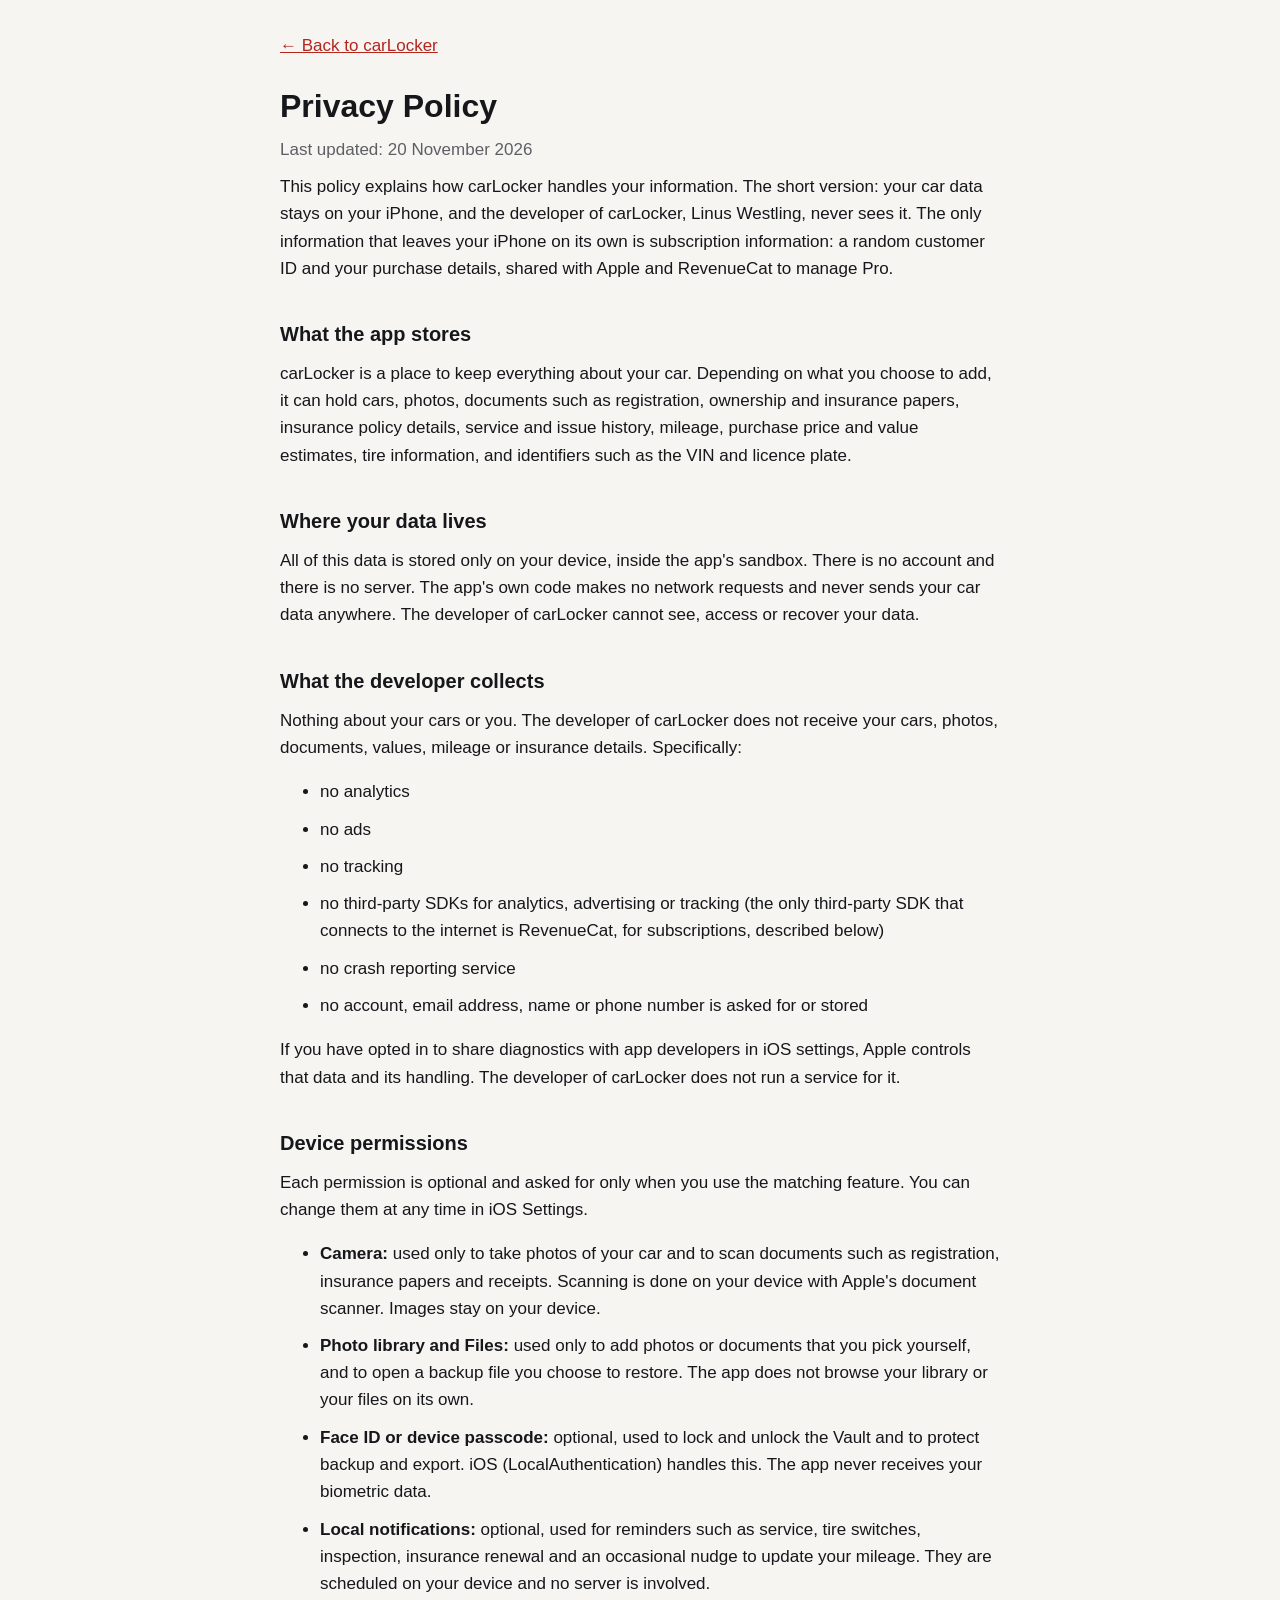
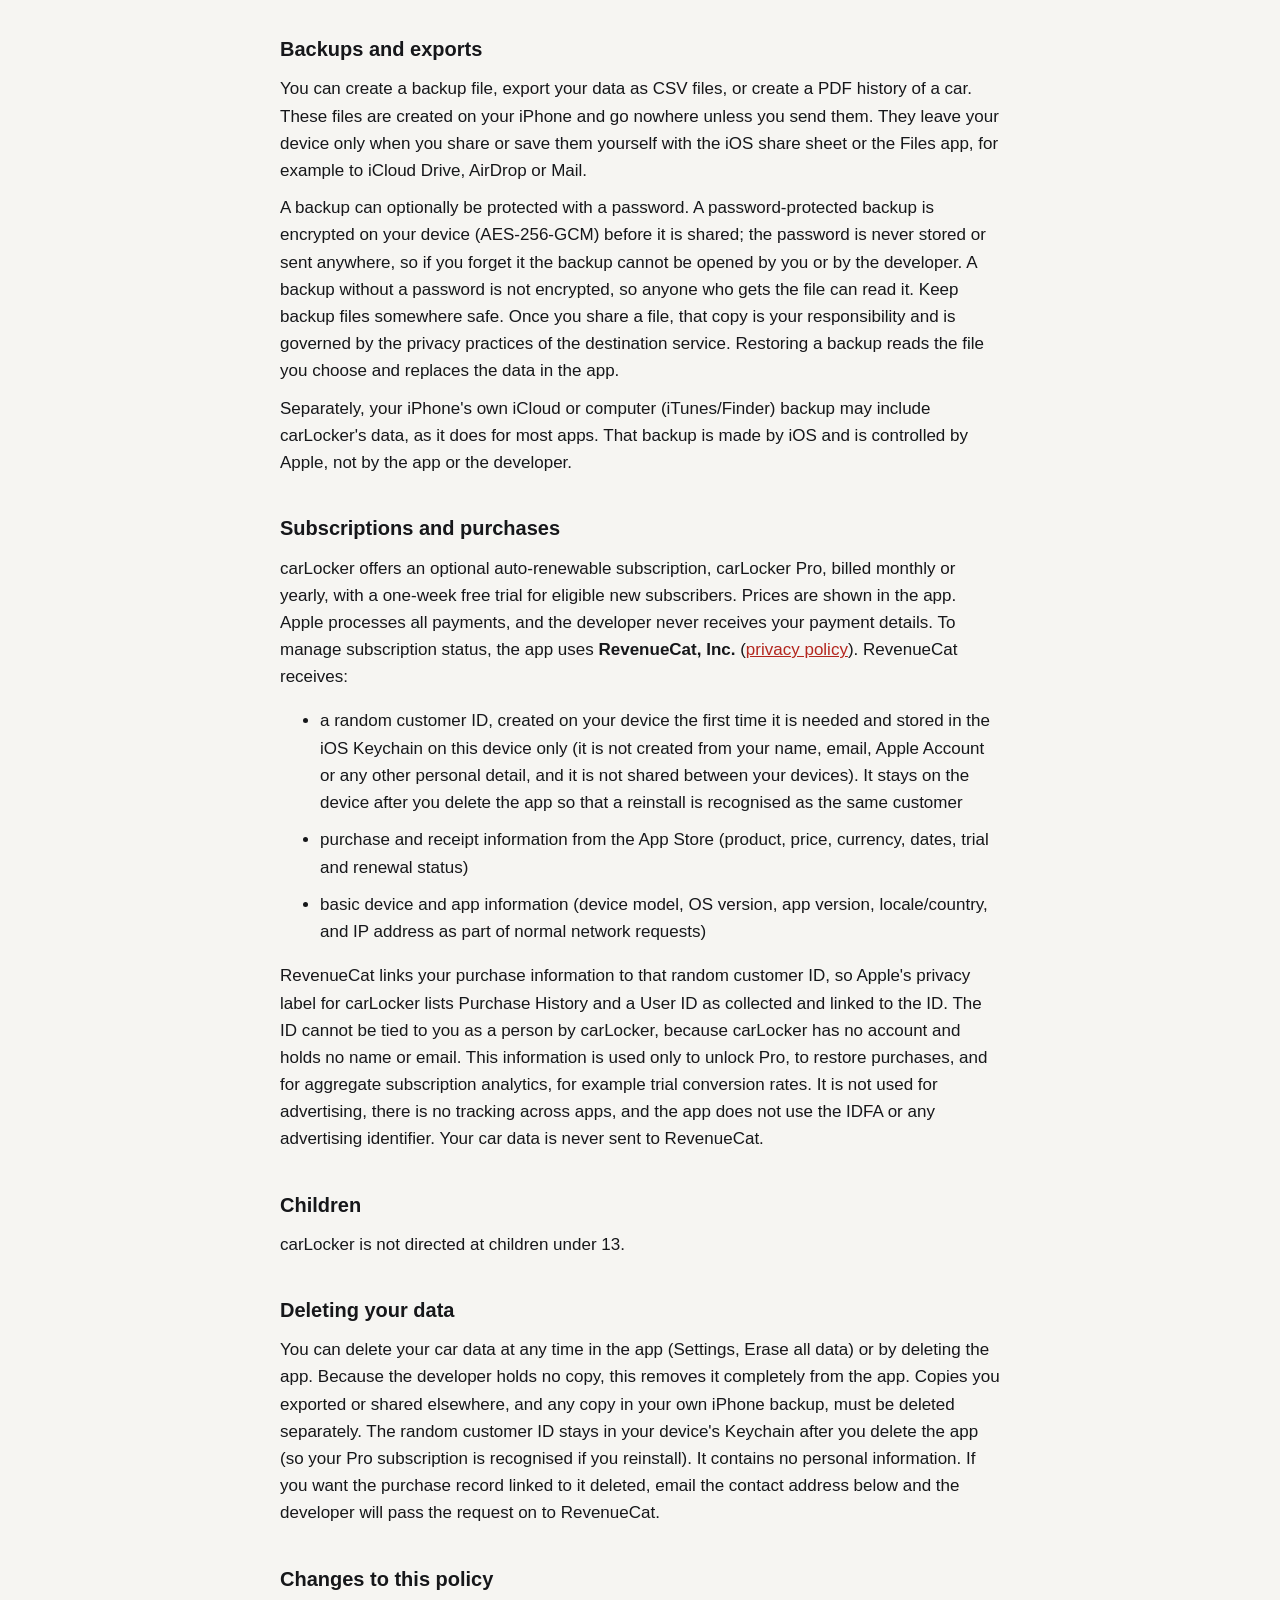
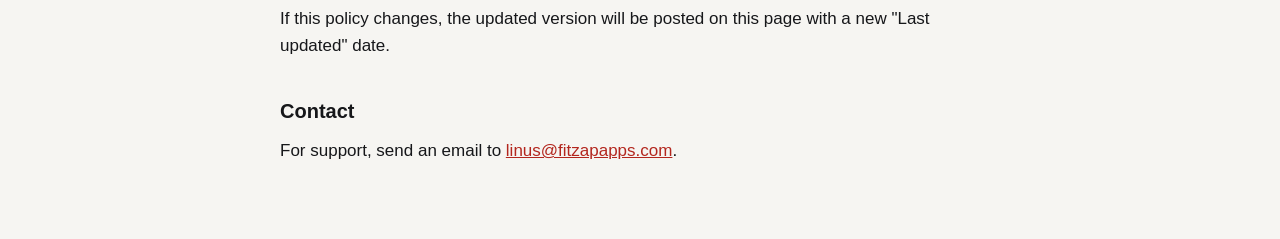
==== privacy/index.html @ 24d14a05 "carLocker privacy policy, terms and support page" ====
<!doctype html>
<html lang="en"><head><meta charset="utf-8"><meta name="viewport" content="width=device-width,initial-scale=1">
<title>carLocker Privacy Policy</title><link rel="stylesheet" href="../style.css"></head>
<body><main>
<a class="back" href="../">&larr; Back to carLocker</a>
<h1>Privacy Policy</h1>
<p class="meta">Last updated: 20 November 2026</p>
<p>This policy explains how carLocker handles your information. The short version: your car data stays on your iPhone, and the developer of carLocker, Linus Westling, never sees it. The only information that leaves your iPhone on its own is subscription information: a random customer ID and your purchase details, shared with Apple and RevenueCat to manage Pro.</p>
<h2>What the app stores</h2>
<p>carLocker is a place to keep everything about your car. Depending on what you choose to add, it can hold cars, photos, documents such as registration, ownership and insurance papers, insurance policy details, service and issue history, mileage, purchase price and value estimates, tire information, and identifiers such as the VIN and licence plate.</p>
<h2>Where your data lives</h2>
<p>All of this data is stored only on your device, inside the app's sandbox. There is no account and there is no server. The app's own code makes no network requests and never sends your car data anywhere. The developer of carLocker cannot see, access or recover your data.</p>
<h2>What the developer collects</h2>
<p>Nothing about your cars or you. The developer of carLocker does not receive your cars, photos, documents, values, mileage or insurance details. Specifically:</p>
<ul>
<li>no analytics</li>
<li>no ads</li>
<li>no tracking</li>
<li>no third-party SDKs for analytics, advertising or tracking (the only third-party SDK that connects to the internet is RevenueCat, for subscriptions, described below)</li>
<li>no crash reporting service</li>
<li>no account, email address, name or phone number is asked for or stored</li>
</ul>
<p>If you have opted in to share diagnostics with app developers in iOS settings, Apple controls that data and its handling. The developer of carLocker does not run a service for it.</p>
<h2>Device permissions</h2>
<p>Each permission is optional and asked for only when you use the matching feature. You can change them at any time in iOS Settings.</p>
<ul>
<li><strong>Camera:</strong> used only to take photos of your car and to scan documents such as registration, insurance papers and receipts. Scanning is done on your device with Apple's document scanner. Images stay on your device.</li>
<li><strong>Photo library and Files:</strong> used only to add photos or documents that you pick yourself, and to open a backup file you choose to restore. The app does not browse your library or your files on its own.</li>
<li><strong>Face ID or device passcode:</strong> optional, used to lock and unlock the Vault and to protect backup and export. iOS (LocalAuthentication) handles this. The app never receives your biometric data.</li>
<li><strong>Local notifications:</strong> optional, used for reminders such as service, tire switches, inspection, insurance renewal and an occasional nudge to update your mileage. They are scheduled on your device and no server is involved.</li>
</ul>
<h2>Backups and exports</h2>
<p>You can create a backup file, export your data as CSV files, or create a PDF history of a car. These files are created on your iPhone and go nowhere unless you send them. They leave your device only when you share or save them yourself with the iOS share sheet or the Files app, for example to iCloud Drive, AirDrop or Mail.</p>
<p>A backup can optionally be protected with a password. A password-protected backup is encrypted on your device (AES-256-GCM) before it is shared; the password is never stored or sent anywhere, so if you forget it the backup cannot be opened by you or by the developer. A backup without a password is not encrypted, so anyone who gets the file can read it. Keep backup files somewhere safe. Once you share a file, that copy is your responsibility and is governed by the privacy practices of the destination service. Restoring a backup reads the file you choose and replaces the data in the app.</p>
<p>Separately, your iPhone's own iCloud or computer (iTunes/Finder) backup may include carLocker's data, as it does for most apps. That backup is made by iOS and is controlled by Apple, not by the app or the developer.</p>
<h2>Subscriptions and purchases</h2>
<p>carLocker offers an optional auto-renewable subscription, carLocker Pro, billed monthly or yearly, with a one-week free trial for eligible new subscribers. Prices are shown in the app. Apple processes all payments, and the developer never receives your payment details. To manage subscription status, the app uses <strong>RevenueCat, Inc.</strong> (<a href="https://www.revenuecat.com/privacy">privacy policy</a>). RevenueCat receives:</p>
<ul>
<li>a random customer ID, created on your device the first time it is needed and stored in the iOS Keychain on this device only (it is not created from your name, email, Apple Account or any other personal detail, and it is not shared between your devices). It stays on the device after you delete the app so that a reinstall is recognised as the same customer</li>
<li>purchase and receipt information from the App Store (product, price, currency, dates, trial and renewal status)</li>
<li>basic device and app information (device model, OS version, app version, locale/country, and IP address as part of normal network requests)</li>
</ul>
<p>RevenueCat links your purchase information to that random customer ID, so Apple's privacy label for carLocker lists Purchase History and a User ID as collected and linked to the ID. The ID cannot be tied to you as a person by carLocker, because carLocker has no account and holds no name or email. This information is used only to unlock Pro, to restore purchases, and for aggregate subscription analytics, for example trial conversion rates. It is not used for advertising, there is no tracking across apps, and the app does not use the IDFA or any advertising identifier. Your car data is never sent to RevenueCat.</p>
<h2>Children</h2>
<p>carLocker is not directed at children under 13.</p>
<h2>Deleting your data</h2>
<p>You can delete your car data at any time in the app (Settings, Erase all data) or by deleting the app. Because the developer holds no copy, this removes it completely from the app. Copies you exported or shared elsewhere, and any copy in your own iPhone backup, must be deleted separately. The random customer ID stays in your device's Keychain after you delete the app (so your Pro subscription is recognised if you reinstall). It contains no personal information. If you want the purchase record linked to it deleted, email the contact address below and the developer will pass the request on to RevenueCat.</p>
<h2>Changes to this policy</h2>
<p>If this policy changes, the updated version will be posted on this page with a new "Last updated" date.</p>
<h2>Contact</h2>
<p>For support, send an email to <a href="mailto:linus@fitzapapps.com">linus@fitzapapps.com</a>.</p>
</main></body></html>
---- style.css ----
:root{--bg:#F6F5F2;--fg:#16171A;--sec:#5d5f64;--acc:#B3261E}
@media (prefers-color-scheme:dark){:root{--bg:#0E0F11;--fg:#F3F1EC;--sec:#A7A9AE;--acc:#FF6B5E}}
body{margin:0;background:var(--bg);color:var(--fg);font:17px/1.6 -apple-system,BlinkMacSystemFont,"Segoe UI",Roboto,Helvetica,Arial,sans-serif}
main{max-width:720px;margin:0 auto;padding:32px 20px 64px}
h1{font-size:2rem;line-height:1.2;margin:.5em 0 .2em}
h2{font-size:1.25rem;margin:1.8em 0 .4em}
p,li{margin:.6em 0}
a{color:var(--acc)}
.meta,.lead{color:var(--sec)}
.back{display:inline-block;margin-bottom:12px}
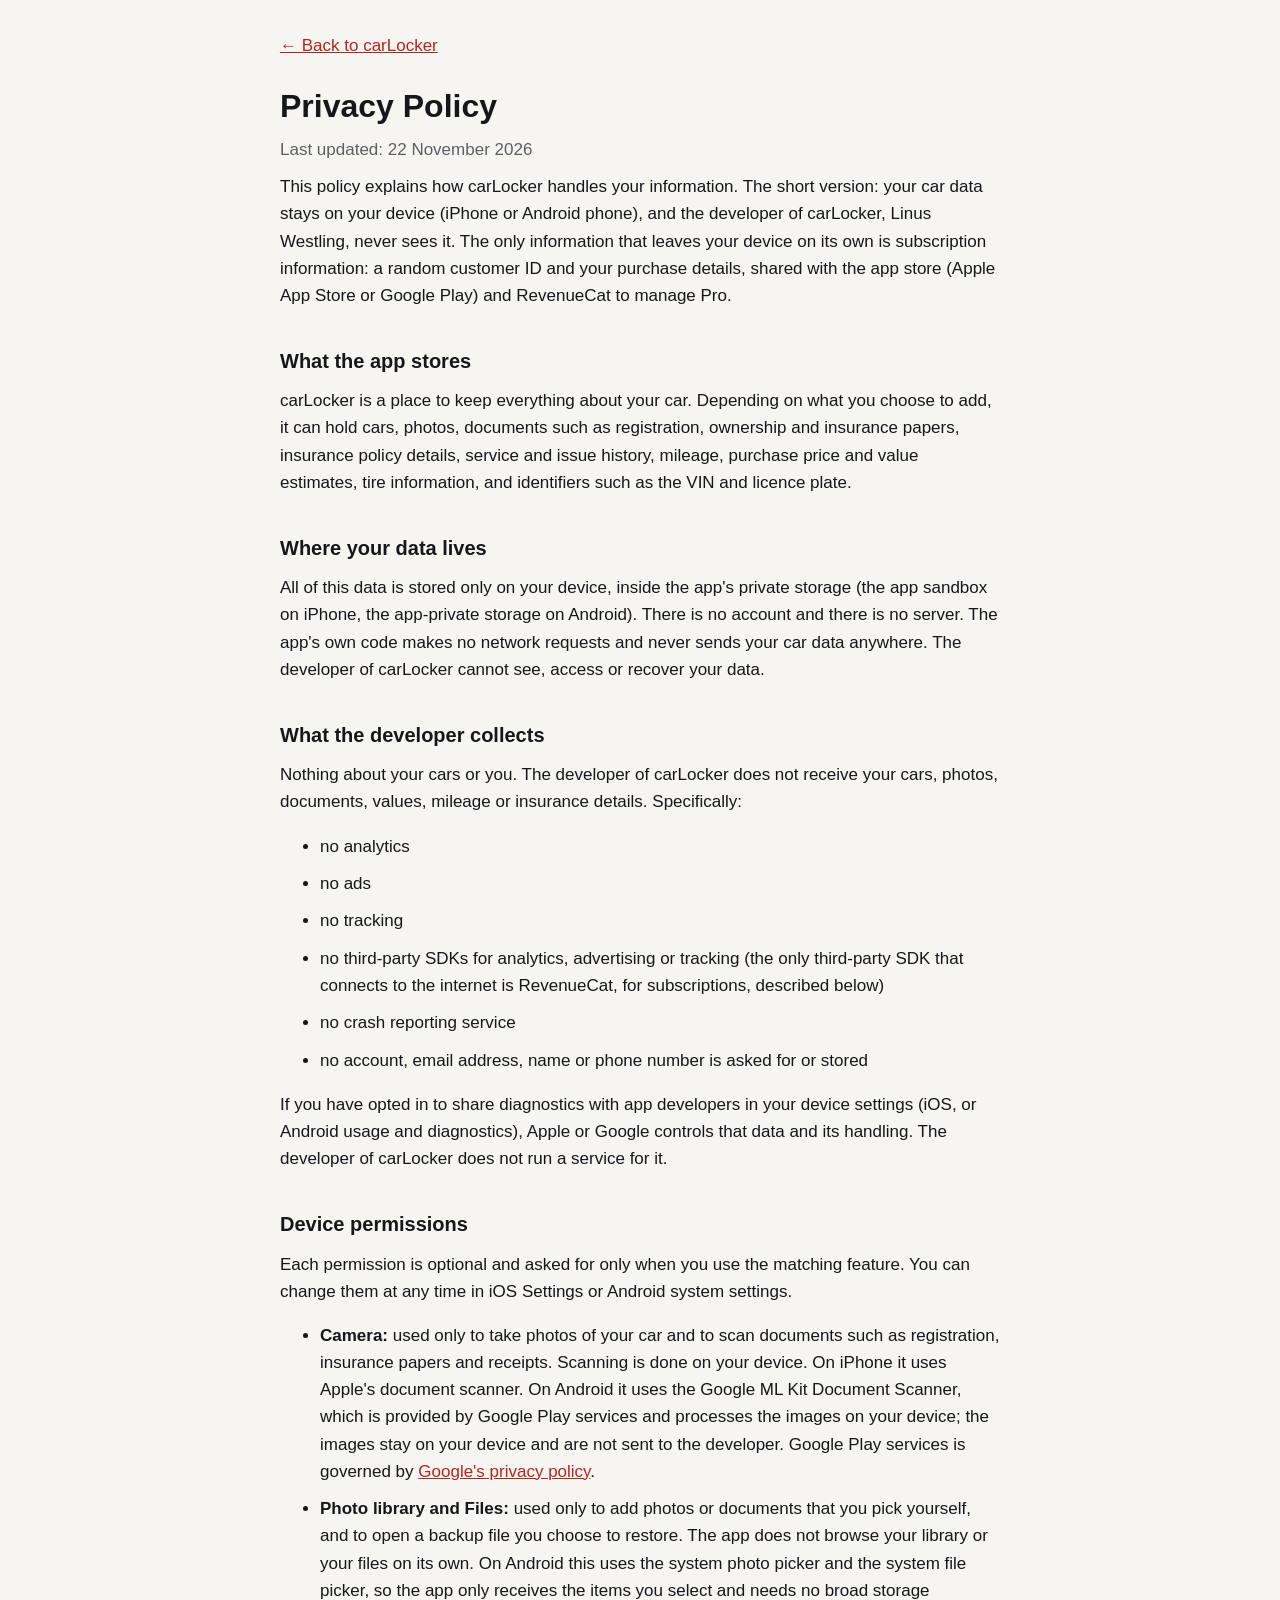
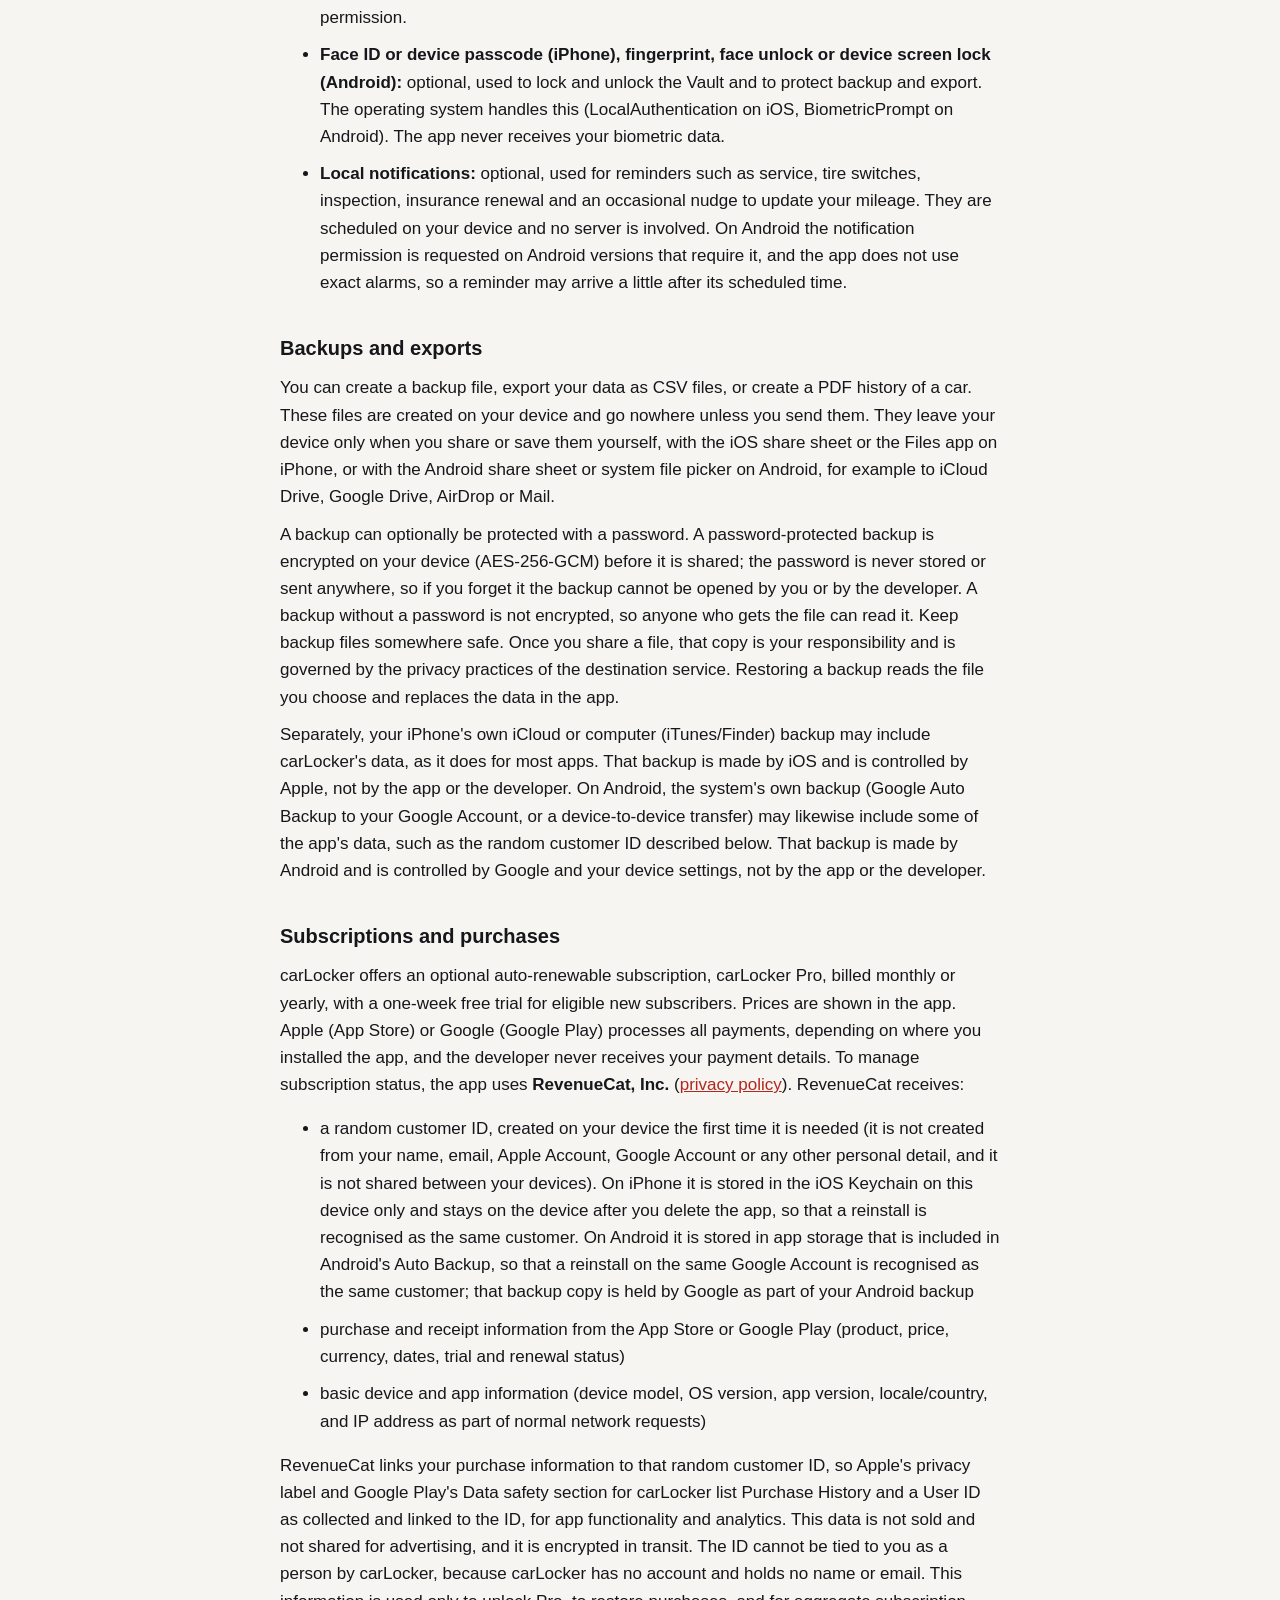
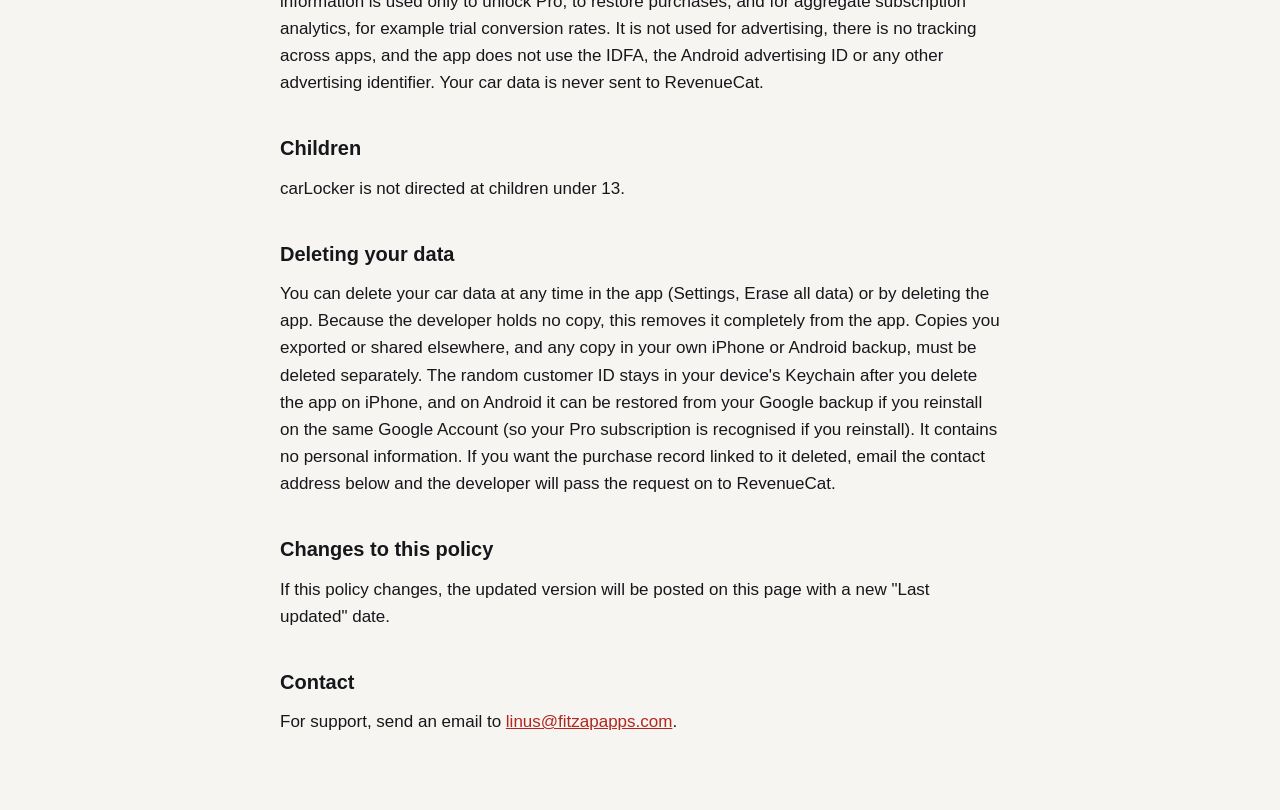
==== commit ca213ef0: "Cover the Android app: Google Play, BiometricPrompt, ML Kit scanner, Android backup" ====
--- a/privacy/index.html
+++ b/privacy/index.html
@@ -4,12 +4,12 @@
 <body><main>
 <a class="back" href="../">&larr; Back to carLocker</a>
 <h1>Privacy Policy</h1>
-<p class="meta">Last updated: 20 November 2026</p>
-<p>This policy explains how carLocker handles your information. The short version: your car data stays on your iPhone, and the developer of carLocker, Linus Westling, never sees it. The only information that leaves your iPhone on its own is subscription information: a random customer ID and your purchase details, shared with Apple and RevenueCat to manage Pro.</p>
+<p class="meta">Last updated: 22 November 2026</p>
+<p>This policy explains how carLocker handles your information. The short version: your car data stays on your device (iPhone or Android phone), and the developer of carLocker, Linus Westling, never sees it. The only information that leaves your device on its own is subscription information: a random customer ID and your purchase details, shared with the app store (Apple App Store or Google Play) and RevenueCat to manage Pro.</p>
 <h2>What the app stores</h2>
 <p>carLocker is a place to keep everything about your car. Depending on what you choose to add, it can hold cars, photos, documents such as registration, ownership and insurance papers, insurance policy details, service and issue history, mileage, purchase price and value estimates, tire information, and identifiers such as the VIN and licence plate.</p>
 <h2>Where your data lives</h2>
-<p>All of this data is stored only on your device, inside the app's sandbox. There is no account and there is no server. The app's own code makes no network requests and never sends your car data anywhere. The developer of carLocker cannot see, access or recover your data.</p>
+<p>All of this data is stored only on your device, inside the app's private storage (the app sandbox on iPhone, the app-private storage on Android). There is no account and there is no server. The app's own code makes no network requests and never sends your car data anywhere. The developer of carLocker cannot see, access or recover your data.</p>
 <h2>What the developer collects</h2>
 <p>Nothing about your cars or you. The developer of carLocker does not receive your cars, photos, documents, values, mileage or insurance details. Specifically:</p>
 <ul>
@@ -20,31 +20,31 @@
 <li>no crash reporting service</li>
 <li>no account, email address, name or phone number is asked for or stored</li>
 </ul>
-<p>If you have opted in to share diagnostics with app developers in iOS settings, Apple controls that data and its handling. The developer of carLocker does not run a service for it.</p>
+<p>If you have opted in to share diagnostics with app developers in your device settings (iOS, or Android usage and diagnostics), Apple or Google controls that data and its handling. The developer of carLocker does not run a service for it.</p>
 <h2>Device permissions</h2>
-<p>Each permission is optional and asked for only when you use the matching feature. You can change them at any time in iOS Settings.</p>
+<p>Each permission is optional and asked for only when you use the matching feature. You can change them at any time in iOS Settings or Android system settings.</p>
 <ul>
-<li><strong>Camera:</strong> used only to take photos of your car and to scan documents such as registration, insurance papers and receipts. Scanning is done on your device with Apple's document scanner. Images stay on your device.</li>
-<li><strong>Photo library and Files:</strong> used only to add photos or documents that you pick yourself, and to open a backup file you choose to restore. The app does not browse your library or your files on its own.</li>
-<li><strong>Face ID or device passcode:</strong> optional, used to lock and unlock the Vault and to protect backup and export. iOS (LocalAuthentication) handles this. The app never receives your biometric data.</li>
-<li><strong>Local notifications:</strong> optional, used for reminders such as service, tire switches, inspection, insurance renewal and an occasional nudge to update your mileage. They are scheduled on your device and no server is involved.</li>
+<li><strong>Camera:</strong> used only to take photos of your car and to scan documents such as registration, insurance papers and receipts. Scanning is done on your device. On iPhone it uses Apple's document scanner. On Android it uses the Google ML Kit Document Scanner, which is provided by Google Play services and processes the images on your device; the images stay on your device and are not sent to the developer. Google Play services is governed by <a href="https://policies.google.com/privacy">Google's privacy policy</a>.</li>
+<li><strong>Photo library and Files:</strong> used only to add photos or documents that you pick yourself, and to open a backup file you choose to restore. The app does not browse your library or your files on its own. On Android this uses the system photo picker and the system file picker, so the app only receives the items you select and needs no broad storage permission.</li>
+<li><strong>Face ID or device passcode (iPhone), fingerprint, face unlock or device screen lock (Android):</strong> optional, used to lock and unlock the Vault and to protect backup and export. The operating system handles this (LocalAuthentication on iOS, BiometricPrompt on Android). The app never receives your biometric data.</li>
+<li><strong>Local notifications:</strong> optional, used for reminders such as service, tire switches, inspection, insurance renewal and an occasional nudge to update your mileage. They are scheduled on your device and no server is involved. On Android the notification permission is requested on Android versions that require it, and the app does not use exact alarms, so a reminder may arrive a little after its scheduled time.</li>
 </ul>
 <h2>Backups and exports</h2>
-<p>You can create a backup file, export your data as CSV files, or create a PDF history of a car. These files are created on your iPhone and go nowhere unless you send them. They leave your device only when you share or save them yourself with the iOS share sheet or the Files app, for example to iCloud Drive, AirDrop or Mail.</p>
+<p>You can create a backup file, export your data as CSV files, or create a PDF history of a car. These files are created on your device and go nowhere unless you send them. They leave your device only when you share or save them yourself, with the iOS share sheet or the Files app on iPhone, or with the Android share sheet or system file picker on Android, for example to iCloud Drive, Google Drive, AirDrop or Mail.</p>
 <p>A backup can optionally be protected with a password. A password-protected backup is encrypted on your device (AES-256-GCM) before it is shared; the password is never stored or sent anywhere, so if you forget it the backup cannot be opened by you or by the developer. A backup without a password is not encrypted, so anyone who gets the file can read it. Keep backup files somewhere safe. Once you share a file, that copy is your responsibility and is governed by the privacy practices of the destination service. Restoring a backup reads the file you choose and replaces the data in the app.</p>
-<p>Separately, your iPhone's own iCloud or computer (iTunes/Finder) backup may include carLocker's data, as it does for most apps. That backup is made by iOS and is controlled by Apple, not by the app or the developer.</p>
+<p>Separately, your iPhone's own iCloud or computer (iTunes/Finder) backup may include carLocker's data, as it does for most apps. That backup is made by iOS and is controlled by Apple, not by the app or the developer. On Android, the system's own backup (Google Auto Backup to your Google Account, or a device-to-device transfer) may likewise include some of the app's data, such as the random customer ID described below. That backup is made by Android and is controlled by Google and your device settings, not by the app or the developer.</p>
 <h2>Subscriptions and purchases</h2>
-<p>carLocker offers an optional auto-renewable subscription, carLocker Pro, billed monthly or yearly, with a one-week free trial for eligible new subscribers. Prices are shown in the app. Apple processes all payments, and the developer never receives your payment details. To manage subscription status, the app uses <strong>RevenueCat, Inc.</strong> (<a href="https://www.revenuecat.com/privacy">privacy policy</a>). RevenueCat receives:</p>
+<p>carLocker offers an optional auto-renewable subscription, carLocker Pro, billed monthly or yearly, with a one-week free trial for eligible new subscribers. Prices are shown in the app. Apple (App Store) or Google (Google Play) processes all payments, depending on where you installed the app, and the developer never receives your payment details. To manage subscription status, the app uses <strong>RevenueCat, Inc.</strong> (<a href="https://www.revenuecat.com/privacy">privacy policy</a>). RevenueCat receives:</p>
 <ul>
-<li>a random customer ID, created on your device the first time it is needed and stored in the iOS Keychain on this device only (it is not created from your name, email, Apple Account or any other personal detail, and it is not shared between your devices). It stays on the device after you delete the app so that a reinstall is recognised as the same customer</li>
-<li>purchase and receipt information from the App Store (product, price, currency, dates, trial and renewal status)</li>
+<li>a random customer ID, created on your device the first time it is needed (it is not created from your name, email, Apple Account, Google Account or any other personal detail, and it is not shared between your devices). On iPhone it is stored in the iOS Keychain on this device only and stays on the device after you delete the app, so that a reinstall is recognised as the same customer. On Android it is stored in app storage that is included in Android's Auto Backup, so that a reinstall on the same Google Account is recognised as the same customer; that backup copy is held by Google as part of your Android backup</li>
+<li>purchase and receipt information from the App Store or Google Play (product, price, currency, dates, trial and renewal status)</li>
 <li>basic device and app information (device model, OS version, app version, locale/country, and IP address as part of normal network requests)</li>
 </ul>
-<p>RevenueCat links your purchase information to that random customer ID, so Apple's privacy label for carLocker lists Purchase History and a User ID as collected and linked to the ID. The ID cannot be tied to you as a person by carLocker, because carLocker has no account and holds no name or email. This information is used only to unlock Pro, to restore purchases, and for aggregate subscription analytics, for example trial conversion rates. It is not used for advertising, there is no tracking across apps, and the app does not use the IDFA or any advertising identifier. Your car data is never sent to RevenueCat.</p>
+<p>RevenueCat links your purchase information to that random customer ID, so Apple's privacy label and Google Play's Data safety section for carLocker list Purchase History and a User ID as collected and linked to the ID, for app functionality and analytics. This data is not sold and not shared for advertising, and it is encrypted in transit. The ID cannot be tied to you as a person by carLocker, because carLocker has no account and holds no name or email. This information is used only to unlock Pro, to restore purchases, and for aggregate subscription analytics, for example trial conversion rates. It is not used for advertising, there is no tracking across apps, and the app does not use the IDFA, the Android advertising ID or any other advertising identifier. Your car data is never sent to RevenueCat.</p>
 <h2>Children</h2>
 <p>carLocker is not directed at children under 13.</p>
 <h2>Deleting your data</h2>
-<p>You can delete your car data at any time in the app (Settings, Erase all data) or by deleting the app. Because the developer holds no copy, this removes it completely from the app. Copies you exported or shared elsewhere, and any copy in your own iPhone backup, must be deleted separately. The random customer ID stays in your device's Keychain after you delete the app (so your Pro subscription is recognised if you reinstall). It contains no personal information. If you want the purchase record linked to it deleted, email the contact address below and the developer will pass the request on to RevenueCat.</p>
+<p>You can delete your car data at any time in the app (Settings, Erase all data) or by deleting the app. Because the developer holds no copy, this removes it completely from the app. Copies you exported or shared elsewhere, and any copy in your own iPhone or Android backup, must be deleted separately. The random customer ID stays in your device's Keychain after you delete the app on iPhone, and on Android it can be restored from your Google backup if you reinstall on the same Google Account (so your Pro subscription is recognised if you reinstall). It contains no personal information. If you want the purchase record linked to it deleted, email the contact address below and the developer will pass the request on to RevenueCat.</p>
 <h2>Changes to this policy</h2>
 <p>If this policy changes, the updated version will be posted on this page with a new "Last updated" date.</p>
 <h2>Contact</h2>
